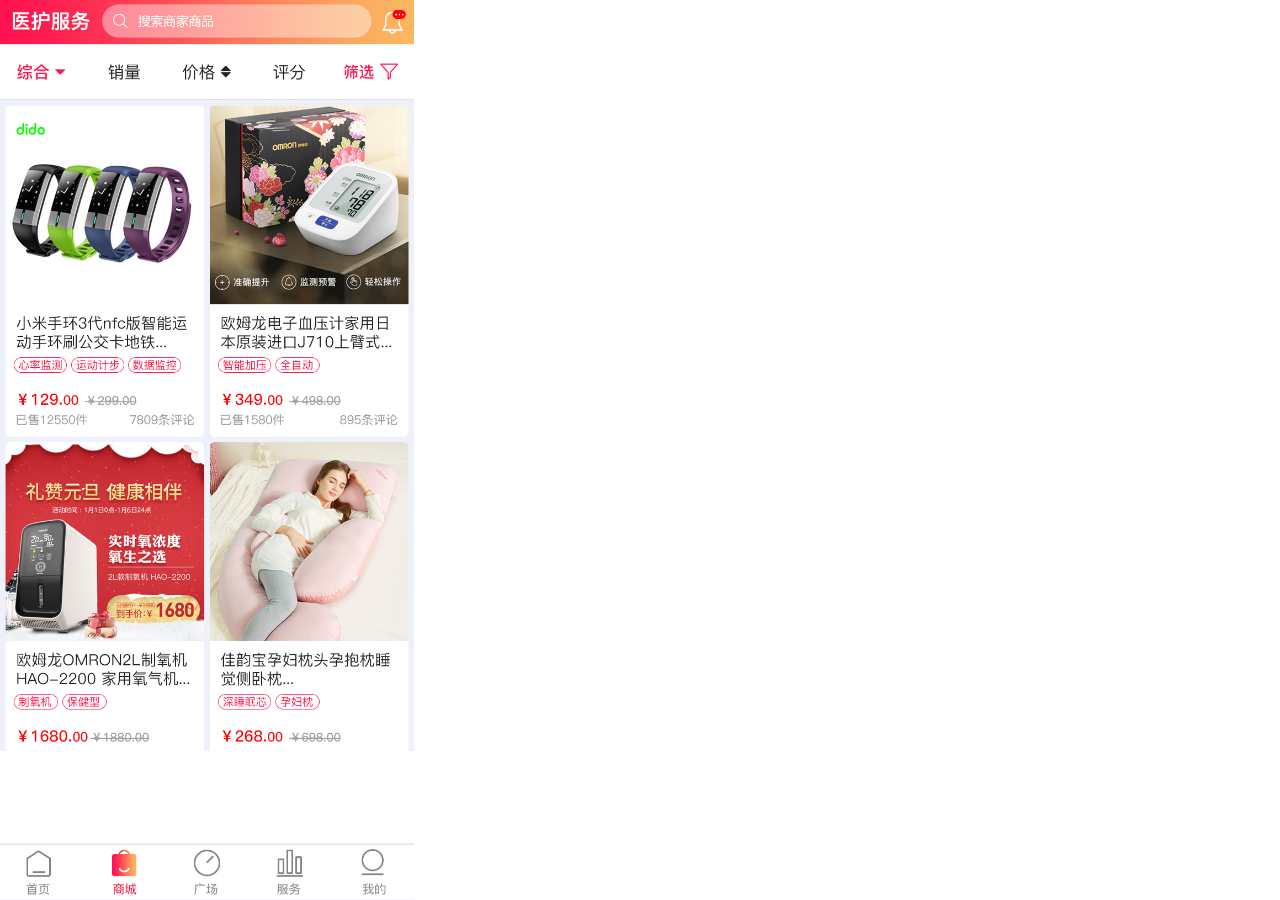
==== sc.html @ c6d8c778 "+" ====
﻿<!DOCTYPE html>
<html>
  <head>
    <title>sc</title>
    <meta http-equiv="X-UA-Compatible" content="IE=edge"/>
    <meta http-equiv="content-type" content="text/html; charset=utf-8"/>
    <meta name="viewport" content="width=device-width, height=device-height, initial-scale=1.0, minimum-scale=1.0, maximum-scale=1.0, user-scalable=no"/>
    <meta name="format-detection" content="telephone=no"/>
    <meta name="apple-mobile-web-app-capable" content="yes"/>
    <link href="data/apple-touch-icon.png" rel="apple-touch-icon"/>
    <link href="data/startup-iphone.png" rel="apple-touch-startup-image" media="screen and (max-device-width: 320px)"/>
    <link href="resources/css/jquery-ui-themes.css" type="text/css" rel="stylesheet"/>
    <link href="resources/css/axure_rp_page.css" type="text/css" rel="stylesheet"/>
    <link href="data/styles.css" type="text/css" rel="stylesheet"/>
    <link href="files/sc/styles.css" type="text/css" rel="stylesheet"/>
    <script src="resources/scripts/jquery-1.7.1.min.js"></script>
    <script src="resources/scripts/jquery-ui-1.8.10.custom.min.js"></script>
    <script src="resources/scripts/prototypePre.js"></script>
    <script src="data/document.js"></script>
    <script src="resources/scripts/prototypePost.js"></script>
    <script src="files/sc/data.js"></script>
    <script type="text/javascript">
      $axure.utils.getTransparentGifPath = function() { return 'resources/images/transparent.gif'; };
      $axure.utils.getOtherPath = function() { return 'resources/Other.html'; };
      $axure.utils.getReloadPath = function() { return 'resources/reload.html'; };
    </script>
  </head>
  <body>
    <div id="base" class="">

      <!-- Unnamed (动态面板) -->
      <div id="u9" class="ax_default">
        <div id="u9_state0" class="panel_state" data-label="State1" style="">
          <div id="u9_state0_content" class="panel_state_content">

            <!-- Unnamed (图片) -->
            <div id="u10" class="ax_default _图片">
              <img id="u10_img" class="img " src="images/sc/u10.png"/>
            </div>
          </div>
        </div>
      </div>

      <!-- Unnamed (动态面板) -->
      <div id="u11" class="ax_default">
        <div id="u11_state0" class="panel_state" data-label="State1" style="">
          <div id="u11_state0_content" class="panel_state_content">

            <!-- Unnamed (动态面板) -->
            <div id="u12" class="ax_default">
              <div id="u12_state0" class="panel_state" data-label="State1" style="">
                <div id="u12_state0_content" class="panel_state_content">

                  <!-- Unnamed (图片) -->
                  <div id="u13" class="ax_default _图片">
                    <img id="u13_img" class="img " src="images/sc/u13.png"/>
                  </div>
                </div>
              </div>
            </div>
          </div>
        </div>
      </div>

      <!-- Unnamed (动态面板) -->
      <div id="u14" class="ax_default">
        <div id="u14_state0" class="panel_state" data-label="State1" style="">
          <div id="u14_state0_content" class="panel_state_content">

            <!-- Unnamed (图片) -->
            <div id="u15" class="ax_default _图片">
              <img id="u15_img" class="img " src="images/sc/u15.png"/>
            </div>
          </div>
        </div>
      </div>

      <!-- Unnamed (热区) -->
      <div id="u16" class="ax_default">
      </div>

      <!-- Unnamed (热区) -->
      <div id="u17" class="ax_default">
      </div>
    </div>
  </body>
</html>
---- resources/css/axure_rp_page.css ----
﻿/* so the window resize fires within a frame in IE7 */
html, body {
    height: 100%;
}

a {
    color: inherit;
}

p {
    margin: 0px;
    text-rendering: optimizeLegibility;
    font-feature-settings: "kern" 1;
    -webkit-font-feature-settings: "kern";
    -moz-font-feature-settings: "kern";
    -moz-font-feature-settings: "kern=1";
    font-kerning: normal;
}

iframe {
    background: #FFFFFF;
}

/* to match IE with C, FF */
input {
    padding: 1px 0px 1px 0px;
    box-sizing: border-box;
    -moz-box-sizing: border-box;
}

textarea {
    margin: 0px;
    box-sizing: border-box;
    -moz-box-sizing: border-box;
}

div.intcases {
    font-family: arial; 
    font-size: 12px;
    text-align:left; 
    border:1px solid #AAA; 
    background:#FFF none repeat scroll 0% 0%; 
    z-index:9999; 
    visibility:hidden; 
    position:absolute;
    padding: 0px;
    border-radius: 3px;
    white-space: nowrap;
}

div.intcaselink {
    cursor: pointer;
    padding: 3px 8px 3px 8px;
    margin: 5px;
    background:#EEE none repeat scroll 0% 0%; 
    border:1px solid #AAA;
    border-radius: 3px;
}

div.refpageimage {
    position: absolute;
    left: 0px;
    top: 0px;
    font-size: 0px;
    width: 16px;
    height: 16px;
    cursor: pointer;
    background-image: url(images/newwindow.gif);
    background-repeat: no-repeat;
}

div.annnoteimage {
    position: absolute;
    left: 0px;
    top: 0px;
    font-size: 0px;
    /*width: 16px;
    height: 12px;*/
    cursor: help;
    /*background-image: url(images/note.gif);*/
    /*background-repeat: no-repeat;*/
    width: 13px;
    height: 12px;
    padding-top: 1px;
    text-align: center;
    background-color: #138CDD;
    -moz-box-shadow: 1px 1px 3px #aaa;
    -webkit-box-shadow: 1px 1px 3px #aaa;
    box-shadow: 1px 1px 3px #aaa;
}

div.annnoteline {
    display: inline-block;
    width: 9px;
    height: 1px;
    border-bottom: 1px solid white;
    margin-top: 1px;
}

div.annnotelabel {
    position: absolute;
    left: 0px;
    top: 0px;
    font-family: Helvetica,Arial;
    font-size: 10px;
    /*border: 1px solid rgb(166,221,242);*/
    cursor: help;
    /*background:rgb(0,157,217) none repeat scroll 0% 0%;*/ 
    padding: 1px 3px 1px 3px;
    white-space: nowrap;
    color: white;
    
    background-color: #138CDD;
    -moz-box-shadow: 1px 1px 3px #aaa;
    -webkit-box-shadow: 1px 1px 3px #aaa;
    box-shadow: 1px 1px 3px #aaa;
}

.annotation {
    font-size: 12px;
    padding-left: 2px;
    margin-bottom: 5px;
}

.annotationName {
    /*font-size: 13px;
    font-weight: bold;
    margin-bottom: 3px;
    white-space: nowrap;*/

    font-family: 'Trebuchet MS';
    font-size: 14px;
    font-weight: bold;
    margin-bottom: 5px;
    white-space: nowrap;
}

.annotationValue {
    font-family: Arial, Helvetica, Sans-Serif;
    font-size: 12px;
    color: #4a4a4a;
    line-height: 21px;
    margin-bottom: 20px;
}

.noteLink {
    text-decoration: inherit;
    color: inherit;
}

.noteLink:hover {
    background-color: white;
}

/* this is a fix for the issue where dialogs jump around and takes the text-align from the body */
.dialogFix {
    position:absolute;
    text-align:left;
    border: 1px solid #8f949a;
}


@keyframes pulsate {
  from {
    box-shadow: 0 0 10px #15d6ba;
  }
  to {
    box-shadow: 0 0 20px #15d6ba;
  }
}

@-webkit-keyframes pulsate {
  from {
    -webkit-box-shadow: 0 0 10px #15d6ba;
    box-shadow: 0 0 10px #15d6ba;
  }
  to {
    -webkit-box-shadow: 0 0 20px #15d6ba;
    box-shadow: 0 0 20px #15d6ba;
  }
}
 
@-moz-keyframes pulsate {
  from {
    -moz-box-shadow: 0 0 10px #15d6ba;
    box-shadow: 0 0 10px #15d6ba;
  }
  to {
    -moz-box-shadow: 0 0 20px #15d6ba;
    box-shadow: 0 0 20px #15d6ba;
  }
}

.legacyPulsateBorder {
    /*border: 5px solid #15d6ba;
    margin: -5px;*/
    -moz-box-shadow: 0 0 10px 3px #15d6ba;
    box-shadow: 0 0 10px 3px #15d6ba;
}

.pulsateBorder {
  animation-name: pulsate;
  animation-timing-function: ease-in-out;
  animation-duration: 0.9s;
  animation-iteration-count: infinite;
  animation-direction: alternate;
  
  -webkit-animation-name: pulsate;
  -webkit-animation-timing-function: ease-in-out;
  -webkit-animation-duration: 0.9s;
  -webkit-animation-iteration-count: infinite;
  -webkit-animation-direction: alternate;

  -moz-animation-name: pulsate;
  -moz-animation-timing-function: ease-in-out;
  -moz-animation-duration: 0.9s;
  -moz-animation-iteration-count: infinite;
  -moz-animation-direction: alternate;
}

.ax_default_hidden, .ax_default_unplaced{
    display: none;
    visibility: hidden;
}

.widgetNoteSelected {
    -moz-box-shadow: 0 0 10px 3px #138CDD;
    box-shadow: 0 0 10px 3px #138CDD;
    /*-moz-box-shadow: 0 0 20px #3915d6;
    box-shadow: 0 0 20px #3915d6;*/
    /*border: 3px solid #3915d6;*/
    /*margin: -3px;*/
}


.singleImg {
    display: none;
    visibility: hidden;
}
---- data/styles.css ----
﻿.ax_default {
  font-family:'Arial Normal', 'Arial';
  font-weight:400;
  font-style:normal;
  font-size:13px;
  color:#333333;
  text-align:center;
  line-height:normal;
}
.box_3 {
}
._图片 {
}
._一级标题 {
  font-family:'Arial Normal', 'Arial';
  font-weight:bold;
  font-style:normal;
  font-size:32px;
  text-align:left;
}
._二级标题 {
  font-family:'Arial Normal', 'Arial';
  font-weight:bold;
  font-style:normal;
  font-size:24px;
  text-align:left;
}
._三级标题 {
  font-family:'Arial Normal', 'Arial';
  font-weight:bold;
  font-style:normal;
  font-size:18px;
  text-align:left;
}
._四级标题 {
  font-family:'Arial Normal', 'Arial';
  font-weight:bold;
  font-style:normal;
  font-size:14px;
  text-align:left;
}
._五级标题 {
  font-family:'Arial Normal', 'Arial';
  font-weight:bold;
  font-style:normal;
  text-align:left;
}
._六级标题 {
  font-family:'Arial Normal', 'Arial';
  font-weight:bold;
  font-style:normal;
  font-size:10px;
  text-align:left;
}
._文本段落 {
  text-align:left;
}
---- files/sc/styles.css ----
﻿body {
  margin:0px;
  background-image:none;
  position:static;
  left:auto;
  width:414px;
  margin-left:0;
  margin-right:0;
  text-align:left;
}
#base {
  position:absolute;
  z-index:0;
}
#u9 {
  position:fixed;
  left:0px;
  top:0px;
}
#u9_state0 {
  position:relative;
  left:0px;
  top:0px;
  width:414px;
  height:100px;
  background-image:none;
}
#u9_state0_content {
  border-width:0px;
  position:absolute;
  left:0px;
  top:0px;
  width:1px;
  height:1px;
}
#u10_img {
  border-width:0px;
  position:absolute;
  left:0px;
  top:0px;
  width:414px;
  height:100px;
}
#u10 {
  border-width:0px;
  position:absolute;
  left:0px;
  top:0px;
  width:414px;
  height:100px;
}
#u10_text {
  border-width:0px;
  position:absolute;
  left:0px;
  top:0px;
  width:0px;
  visibility:hidden;
  word-wrap:break-word;
}
#u11 {
  border-width:0px;
  position:absolute;
  left:0px;
  top:100px;
  width:414px;
  height:651px;
  overflow:hidden;
}
#u11_state0 {
  border-width:0px;
  position:absolute;
  left:0px;
  top:0px;
  width:414px;
  height:651px;
  -ms-overflow-x:hidden;
  overflow-x:hidden;
  -ms-overflow-y:hidden;
  overflow-y:hidden;
  background-image:none;
}
#u11_state0_content {
  border-width:0px;
  position:absolute;
  left:0px;
  top:0px;
  width:1px;
  height:1px;
}
#u12 {
  border-width:0px;
  position:absolute;
  left:0px;
  top:0px;
  width:430px;
  height:651px;
  overflow:hidden;
}
#u12_state0 {
  border-width:0px;
  position:absolute;
  left:0px;
  top:0px;
  width:430px;
  height:651px;
  overflow:auto;
  -webkit-overflow-scrolling:touch;
  -ms-overflow-x:hidden;
  overflow-x:hidden;
  background-image:none;
}
#u12_state0_content {
  border-width:0px;
  position:absolute;
  left:0px;
  top:0px;
  width:1px;
  height:1px;
}
#u13_img {
  border-width:0px;
  position:absolute;
  left:0px;
  top:0px;
  width:414px;
  height:721px;
}
#u13 {
  border-width:0px;
  position:absolute;
  left:0px;
  top:0px;
  width:414px;
  height:721px;
}
#u13_text {
  border-width:0px;
  position:absolute;
  left:0px;
  top:0px;
  width:0px;
  visibility:hidden;
  word-wrap:break-word;
}
#u14 {
  position:fixed;
  left:0px;
  bottom:0px;
}
#u14_state0 {
  position:relative;
  left:0px;
  top:0px;
  width:414px;
  height:57px;
  background-image:none;
}
#u14_state0_content {
  border-width:0px;
  position:absolute;
  left:0px;
  top:0px;
  width:1px;
  height:1px;
}
#u15_img {
  border-width:0px;
  position:absolute;
  left:0px;
  top:0px;
  width:414px;
  height:57px;
}
#u15 {
  border-width:0px;
  position:absolute;
  left:0px;
  top:0px;
  width:414px;
  height:57px;
}
#u15_text {
  border-width:0px;
  position:absolute;
  left:0px;
  top:0px;
  width:0px;
  visibility:hidden;
  word-wrap:break-word;
}
#u16 {
  border-width:0px;
  position:absolute;
  left:0px;
  top:752px;
  width:80px;
  height:56px;
  overflow:hidden;
  background-image:url('../../resources/images/transparent.gif');
}
#u17 {
  border-width:0px;
  position:absolute;
  left:80px;
  top:752px;
  width:85px;
  height:56px;
  overflow:hidden;
  background-image:url('../../resources/images/transparent.gif');
}
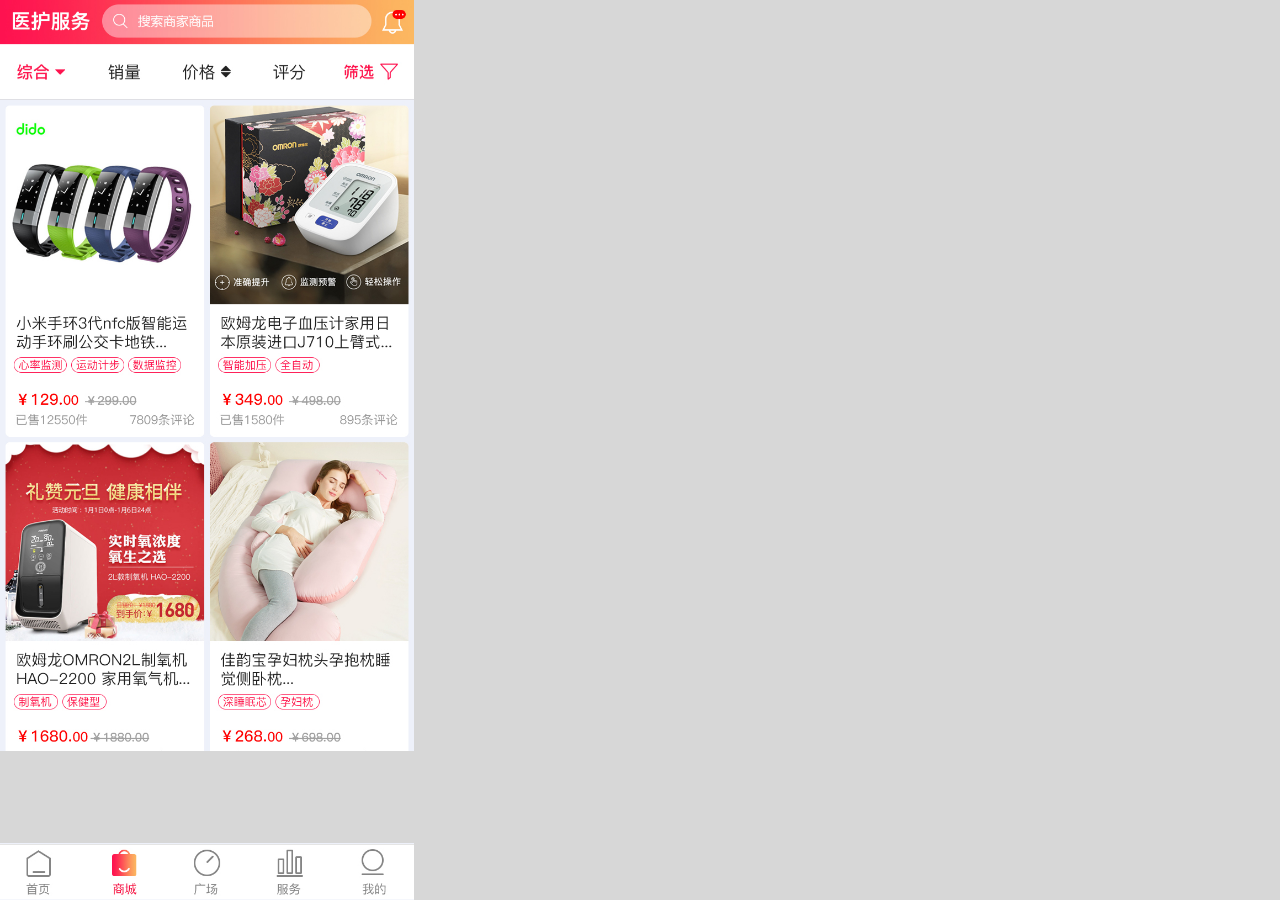
==== commit 55d7d44e: "+" ====
--- a/sc.html
+++ b/sc.html
@@ -71,16 +71,16 @@
             <div id="u15" class="ax_default _图片">
               <img id="u15_img" class="img " src="images/sc/u15.png"/>
             </div>
+
+            <!-- Unnamed (热区) -->
+            <div id="u16" class="ax_default">
+            </div>
+
+            <!-- Unnamed (热区) -->
+            <div id="u17" class="ax_default">
+            </div>
           </div>
         </div>
-      </div>
-
-      <!-- Unnamed (热区) -->
-      <div id="u16" class="ax_default">
-      </div>
-
-      <!-- Unnamed (热区) -->
-      <div id="u17" class="ax_default">
       </div>
     </div>
   </body>
--- a/files/sc/styles.css
+++ b/files/sc/styles.css
@@ -1,5 +1,6 @@
 ﻿body {
   margin:0px;
+  background-color:rgba(215, 215, 215, 1);
   background-image:none;
   position:static;
   left:auto;
@@ -193,7 +194,7 @@
   border-width:0px;
   position:absolute;
   left:0px;
-  top:752px;
+  top:0px;
   width:80px;
   height:56px;
   overflow:hidden;
@@ -202,9 +203,9 @@
 #u17 {
   border-width:0px;
   position:absolute;
-  left:80px;
-  top:752px;
-  width:85px;
+  left:85px;
+  top:0px;
+  width:80px;
   height:56px;
   overflow:hidden;
   background-image:url('../../resources/images/transparent.gif');
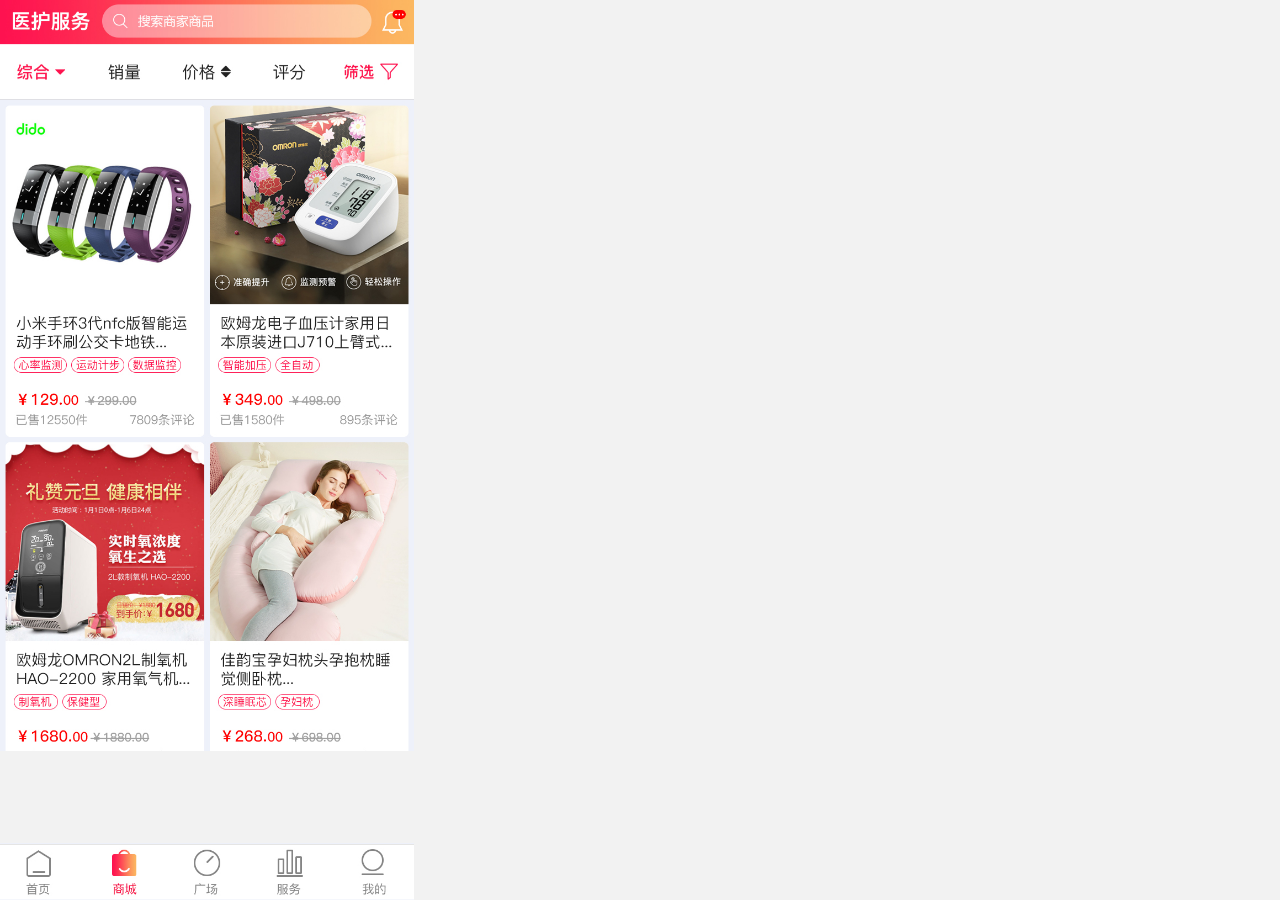
==== commit 4fbb663f: "+" ====
--- a/sc.html
+++ b/sc.html
@@ -7,7 +7,10 @@
     <meta name="viewport" content="width=device-width, height=device-height, initial-scale=1.0, minimum-scale=1.0, maximum-scale=1.0, user-scalable=no"/>
     <meta name="format-detection" content="telephone=no"/>
     <meta name="apple-mobile-web-app-capable" content="yes"/>
+    <meta name="apple-mobile-web-app-status-bar-style" content="black"/>
     <link href="data/apple-touch-icon.png" rel="apple-touch-icon"/>
+    <link href="data/startup-ipad-landscape.png" rel="apple-touch-startup-image" media="screen and (min-device-width: 481px) and (max-device-width: 1024px) and (orientation:landscape)"/>
+    <link href="data/startup-ipad-portrait.png" rel="apple-touch-startup-image" media="screen and (min-device-width: 481px) and (max-device-width: 1024px) and (orientation:portrait)"/>
     <link href="data/startup-iphone.png" rel="apple-touch-startup-image" media="screen and (max-device-width: 320px)"/>
     <link href="resources/css/jquery-ui-themes.css" type="text/css" rel="stylesheet"/>
     <link href="resources/css/axure_rp_page.css" type="text/css" rel="stylesheet"/>
--- a/files/sc/styles.css
+++ b/files/sc/styles.css
@@ -1,6 +1,6 @@
 ﻿body {
   margin:0px;
-  background-color:rgba(215, 215, 215, 1);
+  background-color:rgba(242, 242, 242, 1);
   background-image:none;
   position:static;
   left:auto;
@@ -210,3 +210,113 @@
   overflow:hidden;
   background-image:url('../../resources/images/transparent.gif');
 }
+body.a {  background-color:rgba(242, 242, 242, 1);
+  background-image:none;
+  position:static;
+  left:auto;
+  width:375px;
+  margin-left:0;
+  margin-right:0;
+  text-align:left;
+}
+#u9.a {
+  position:fixed;
+  left:0px;
+  top:0px;
+}
+#u10.a {
+  width:375px;
+  height:91px;
+}
+#u10_img.a {
+  width:375px;
+  height:91px;
+}
+#u10.a {
+  width:375px;
+  height:91px;
+}
+#u9_state0.a {
+  position:relative;
+  left:0px;
+  top:0px;
+  width:375px;
+  height:91px;
+  background-color:rgba(255, 255, 255, 0);
+  background-image:none;
+}
+#u11.a {
+  border-width:0px;
+  position:absolute;
+  left:0px;
+  top:100px;
+  width:375px;
+  height:495px;
+}
+#u12.a {
+  border-width:0px;
+  position:absolute;
+  left:0px;
+  top:0px;
+  width:392px;
+  height:495px;
+}
+#u13.a {
+  width:375px;
+  height:653px;
+}
+#u13_img.a {
+  width:375px;
+  height:653px;
+}
+#u13.a {
+  width:375px;
+  height:653px;
+}
+#u12_state0.a {
+  width:392px;
+  height:495px;
+  background-color:rgba(255, 255, 255, 0);
+  background-image:none;
+}
+#u11_state0.a {
+  width:375px;
+  height:495px;
+  background-color:rgba(242, 242, 242, 1);
+  background-image:none;
+}
+#u14.a {
+  position:fixed;
+  left:0px;
+  bottom:0px;
+}
+#u15.a {
+  width:375px;
+  height:52px;
+}
+#u15_img.a {
+  width:375px;
+  height:52px;
+}
+#u15.a {
+  width:375px;
+  height:52px;
+}
+#u16.a {
+  width:72px;
+  height:51px;
+}
+#u17.a {
+  left:77px;
+  width:72px;
+  height:51px;
+}
+#u14_state0.a {
+  position:relative;
+  left:0px;
+  top:0px;
+  width:375px;
+  height:52px;
+  background-color:rgba(255, 255, 255, 0);
+  background-image:none;
+}
